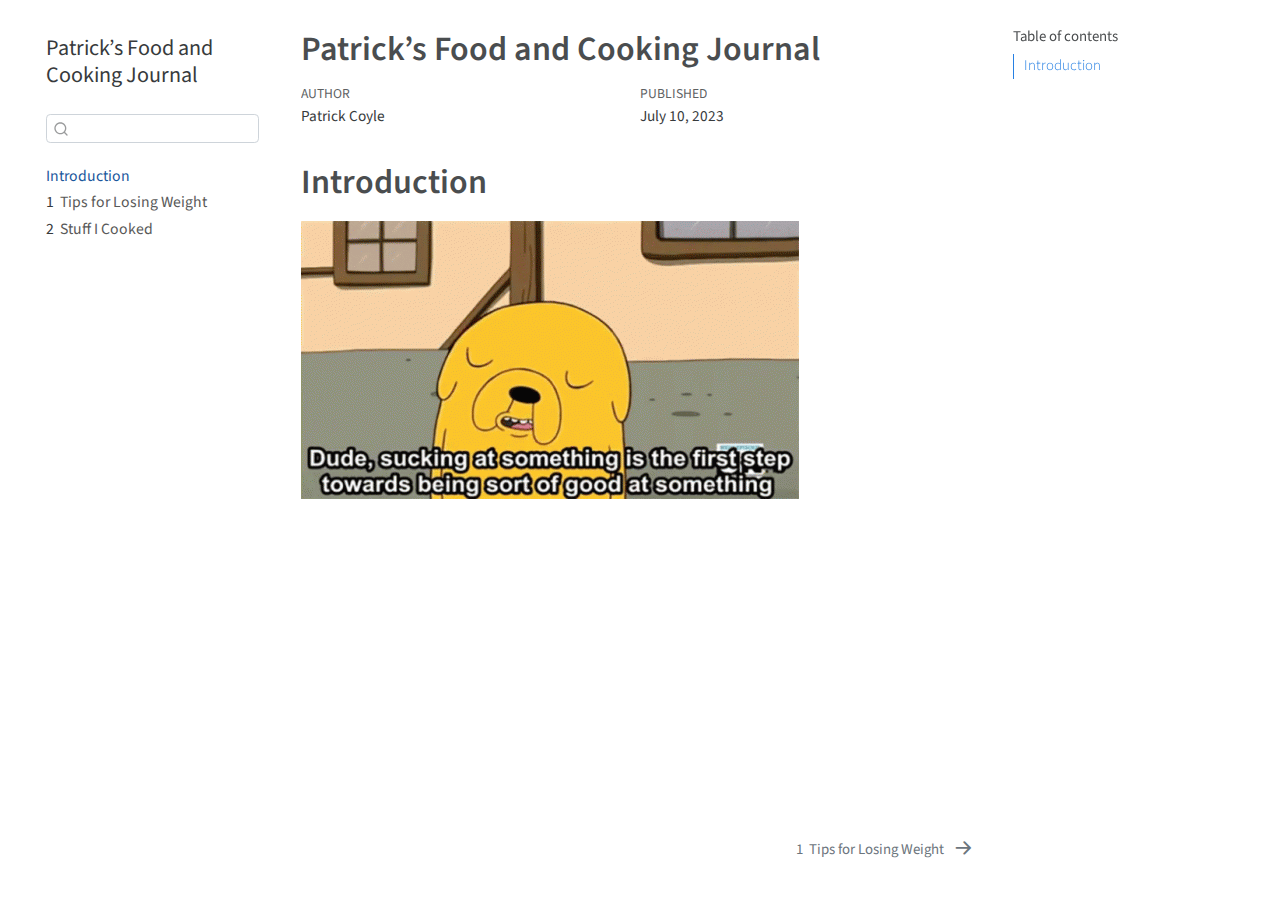
==== docs/index.html @ 70ca234c "Renamed_book folder docs for Github fiendliness." ====
<!DOCTYPE html>
<html xmlns="http://www.w3.org/1999/xhtml" lang="en" xml:lang="en"><head>

<meta charset="utf-8">
<meta name="generator" content="quarto-1.3.340">

<meta name="viewport" content="width=device-width, initial-scale=1.0, user-scalable=yes">

<meta name="author" content="Patrick Coyle">
<meta name="dcterms.date" content="2023-07-10">

<title>Patrick’s Food and Cooking Journal</title>
<style>
code{white-space: pre-wrap;}
span.smallcaps{font-variant: small-caps;}
div.columns{display: flex; gap: min(4vw, 1.5em);}
div.column{flex: auto; overflow-x: auto;}
div.hanging-indent{margin-left: 1.5em; text-indent: -1.5em;}
ul.task-list{list-style: none;}
ul.task-list li input[type="checkbox"] {
  width: 0.8em;
  margin: 0 0.8em 0.2em -1em; /* quarto-specific, see https://github.com/quarto-dev/quarto-cli/issues/4556 */ 
  vertical-align: middle;
}
</style>


<script src="site_libs/quarto-nav/quarto-nav.js"></script>
<script src="site_libs/quarto-nav/headroom.min.js"></script>
<script src="site_libs/clipboard/clipboard.min.js"></script>
<script src="site_libs/quarto-search/autocomplete.umd.js"></script>
<script src="site_libs/quarto-search/fuse.min.js"></script>
<script src="site_libs/quarto-search/quarto-search.js"></script>
<meta name="quarto:offset" content="./">
<link href="./weight_loss.html" rel="next">
<script src="site_libs/quarto-html/quarto.js"></script>
<script src="site_libs/quarto-html/popper.min.js"></script>
<script src="site_libs/quarto-html/tippy.umd.min.js"></script>
<script src="site_libs/quarto-html/anchor.min.js"></script>
<link href="site_libs/quarto-html/tippy.css" rel="stylesheet">
<link href="site_libs/quarto-html/quarto-syntax-highlighting.css" rel="stylesheet" id="quarto-text-highlighting-styles">
<script src="site_libs/bootstrap/bootstrap.min.js"></script>
<link href="site_libs/bootstrap/bootstrap-icons.css" rel="stylesheet">
<link href="site_libs/bootstrap/bootstrap.min.css" rel="stylesheet" id="quarto-bootstrap" data-mode="light">
<script id="quarto-search-options" type="application/json">{
  "location": "sidebar",
  "copy-button": false,
  "collapse-after": 3,
  "panel-placement": "start",
  "type": "textbox",
  "limit": 20,
  "language": {
    "search-no-results-text": "No results",
    "search-matching-documents-text": "matching documents",
    "search-copy-link-title": "Copy link to search",
    "search-hide-matches-text": "Hide additional matches",
    "search-more-match-text": "more match in this document",
    "search-more-matches-text": "more matches in this document",
    "search-clear-button-title": "Clear",
    "search-detached-cancel-button-title": "Cancel",
    "search-submit-button-title": "Submit"
  }
}</script>


</head>

<body class="nav-sidebar floating">

<div id="quarto-search-results"></div>
  <header id="quarto-header" class="headroom fixed-top">
  <nav class="quarto-secondary-nav">
    <div class="container-fluid d-flex">
      <button type="button" class="quarto-btn-toggle btn" data-bs-toggle="collapse" data-bs-target="#quarto-sidebar,#quarto-sidebar-glass" aria-controls="quarto-sidebar" aria-expanded="false" aria-label="Toggle sidebar navigation" onclick="if (window.quartoToggleHeadroom) { window.quartoToggleHeadroom(); }">
        <i class="bi bi-layout-text-sidebar-reverse"></i>
      </button>
      <nav class="quarto-page-breadcrumbs" aria-label="breadcrumb"><ol class="breadcrumb"><li class="breadcrumb-item"><a href="./index.html">Introduction</a></li></ol></nav>
      <a class="flex-grow-1" role="button" data-bs-toggle="collapse" data-bs-target="#quarto-sidebar,#quarto-sidebar-glass" aria-controls="quarto-sidebar" aria-expanded="false" aria-label="Toggle sidebar navigation" onclick="if (window.quartoToggleHeadroom) { window.quartoToggleHeadroom(); }">      
      </a>
      <button type="button" class="btn quarto-search-button" aria-label="Search" onclick="window.quartoOpenSearch();">
        <i class="bi bi-search"></i>
      </button>
    </div>
  </nav>
</header>
<!-- content -->
<div id="quarto-content" class="quarto-container page-columns page-rows-contents page-layout-article">
<!-- sidebar -->
  <nav id="quarto-sidebar" class="sidebar collapse collapse-horizontal sidebar-navigation floating overflow-auto">
    <div class="pt-lg-2 mt-2 text-left sidebar-header">
    <div class="sidebar-title mb-0 py-0">
      <a href="./">Patrick’s Food and Cooking Journal</a> 
    </div>
      </div>
        <div class="mt-2 flex-shrink-0 align-items-center">
        <div class="sidebar-search">
        <div id="quarto-search" class="" title="Search"></div>
        </div>
        </div>
    <div class="sidebar-menu-container"> 
    <ul class="list-unstyled mt-1">
        <li class="sidebar-item">
  <div class="sidebar-item-container"> 
  <a href="./index.html" class="sidebar-item-text sidebar-link active">
 <span class="menu-text">Introduction</span></a>
  </div>
</li>
        <li class="sidebar-item">
  <div class="sidebar-item-container"> 
  <a href="./weight_loss.html" class="sidebar-item-text sidebar-link">
 <span class="menu-text"><span class="chapter-number">1</span>&nbsp; <span class="chapter-title">Tips for Losing Weight</span></span></a>
  </div>
</li>
        <li class="sidebar-item">
  <div class="sidebar-item-container"> 
  <a href="./stuff_i_cooked.html" class="sidebar-item-text sidebar-link">
 <span class="menu-text"><span class="chapter-number">2</span>&nbsp; <span class="chapter-title">Stuff I Cooked</span></span></a>
  </div>
</li>
    </ul>
    </div>
</nav>
<div id="quarto-sidebar-glass" data-bs-toggle="collapse" data-bs-target="#quarto-sidebar,#quarto-sidebar-glass"></div>
<!-- margin-sidebar -->
    <div id="quarto-margin-sidebar" class="sidebar margin-sidebar">
        <nav id="TOC" role="doc-toc" class="toc-active">
    <h2 id="toc-title">Table of contents</h2>
   
  <ul>
  <li><a href="#introduction" id="toc-introduction" class="nav-link active" data-scroll-target="#introduction">Introduction</a></li>
  </ul>
</nav>
    </div>
<!-- main -->
<main class="content" id="quarto-document-content">

<header id="title-block-header" class="quarto-title-block default">
<div class="quarto-title">
<h1 class="title">Patrick’s Food and Cooking Journal</h1>
</div>



<div class="quarto-title-meta">

    <div>
    <div class="quarto-title-meta-heading">Author</div>
    <div class="quarto-title-meta-contents">
             <p>Patrick Coyle </p>
          </div>
  </div>
    
    <div>
    <div class="quarto-title-meta-heading">Published</div>
    <div class="quarto-title-meta-contents">
      <p class="date">July 10, 2023</p>
    </div>
  </div>
  
    
  </div>
  

</header>

<section id="introduction" class="level1 unnumbered">
<h1 class="unnumbered">Introduction</h1>
<p><img src="misc/practice-suckingatsomething.gif" class="img-fluid"></p>


</section>

</main> <!-- /main -->
<script id="quarto-html-after-body" type="application/javascript">
window.document.addEventListener("DOMContentLoaded", function (event) {
  const toggleBodyColorMode = (bsSheetEl) => {
    const mode = bsSheetEl.getAttribute("data-mode");
    const bodyEl = window.document.querySelector("body");
    if (mode === "dark") {
      bodyEl.classList.add("quarto-dark");
      bodyEl.classList.remove("quarto-light");
    } else {
      bodyEl.classList.add("quarto-light");
      bodyEl.classList.remove("quarto-dark");
    }
  }
  const toggleBodyColorPrimary = () => {
    const bsSheetEl = window.document.querySelector("link#quarto-bootstrap");
    if (bsSheetEl) {
      toggleBodyColorMode(bsSheetEl);
    }
  }
  toggleBodyColorPrimary();  
  const icon = "";
  const anchorJS = new window.AnchorJS();
  anchorJS.options = {
    placement: 'right',
    icon: icon
  };
  anchorJS.add('.anchored');
  const isCodeAnnotation = (el) => {
    for (const clz of el.classList) {
      if (clz.startsWith('code-annotation-')) {                     
        return true;
      }
    }
    return false;
  }
  const clipboard = new window.ClipboardJS('.code-copy-button', {
    text: function(trigger) {
      const codeEl = trigger.previousElementSibling.cloneNode(true);
      for (const childEl of codeEl.children) {
        if (isCodeAnnotation(childEl)) {
          childEl.remove();
        }
      }
      return codeEl.innerText;
    }
  });
  clipboard.on('success', function(e) {
    // button target
    const button = e.trigger;
    // don't keep focus
    button.blur();
    // flash "checked"
    button.classList.add('code-copy-button-checked');
    var currentTitle = button.getAttribute("title");
    button.setAttribute("title", "Copied!");
    let tooltip;
    if (window.bootstrap) {
      button.setAttribute("data-bs-toggle", "tooltip");
      button.setAttribute("data-bs-placement", "left");
      button.setAttribute("data-bs-title", "Copied!");
      tooltip = new bootstrap.Tooltip(button, 
        { trigger: "manual", 
          customClass: "code-copy-button-tooltip",
          offset: [0, -8]});
      tooltip.show();    
    }
    setTimeout(function() {
      if (tooltip) {
        tooltip.hide();
        button.removeAttribute("data-bs-title");
        button.removeAttribute("data-bs-toggle");
        button.removeAttribute("data-bs-placement");
      }
      button.setAttribute("title", currentTitle);
      button.classList.remove('code-copy-button-checked');
    }, 1000);
    // clear code selection
    e.clearSelection();
  });
  function tippyHover(el, contentFn) {
    const config = {
      allowHTML: true,
      content: contentFn,
      maxWidth: 500,
      delay: 100,
      arrow: false,
      appendTo: function(el) {
          return el.parentElement;
      },
      interactive: true,
      interactiveBorder: 10,
      theme: 'quarto',
      placement: 'bottom-start'
    };
    window.tippy(el, config); 
  }
  const noterefs = window.document.querySelectorAll('a[role="doc-noteref"]');
  for (var i=0; i<noterefs.length; i++) {
    const ref = noterefs[i];
    tippyHover(ref, function() {
      // use id or data attribute instead here
      let href = ref.getAttribute('data-footnote-href') || ref.getAttribute('href');
      try { href = new URL(href).hash; } catch {}
      const id = href.replace(/^#\/?/, "");
      const note = window.document.getElementById(id);
      return note.innerHTML;
    });
  }
      let selectedAnnoteEl;
      const selectorForAnnotation = ( cell, annotation) => {
        let cellAttr = 'data-code-cell="' + cell + '"';
        let lineAttr = 'data-code-annotation="' +  annotation + '"';
        const selector = 'span[' + cellAttr + '][' + lineAttr + ']';
        return selector;
      }
      const selectCodeLines = (annoteEl) => {
        const doc = window.document;
        const targetCell = annoteEl.getAttribute("data-target-cell");
        const targetAnnotation = annoteEl.getAttribute("data-target-annotation");
        const annoteSpan = window.document.querySelector(selectorForAnnotation(targetCell, targetAnnotation));
        const lines = annoteSpan.getAttribute("data-code-lines").split(",");
        const lineIds = lines.map((line) => {
          return targetCell + "-" + line;
        })
        let top = null;
        let height = null;
        let parent = null;
        if (lineIds.length > 0) {
            //compute the position of the single el (top and bottom and make a div)
            const el = window.document.getElementById(lineIds[0]);
            top = el.offsetTop;
            height = el.offsetHeight;
            parent = el.parentElement.parentElement;
          if (lineIds.length > 1) {
            const lastEl = window.document.getElementById(lineIds[lineIds.length - 1]);
            const bottom = lastEl.offsetTop + lastEl.offsetHeight;
            height = bottom - top;
          }
          if (top !== null && height !== null && parent !== null) {
            // cook up a div (if necessary) and position it 
            let div = window.document.getElementById("code-annotation-line-highlight");
            if (div === null) {
              div = window.document.createElement("div");
              div.setAttribute("id", "code-annotation-line-highlight");
              div.style.position = 'absolute';
              parent.appendChild(div);
            }
            div.style.top = top - 2 + "px";
            div.style.height = height + 4 + "px";
            let gutterDiv = window.document.getElementById("code-annotation-line-highlight-gutter");
            if (gutterDiv === null) {
              gutterDiv = window.document.createElement("div");
              gutterDiv.setAttribute("id", "code-annotation-line-highlight-gutter");
              gutterDiv.style.position = 'absolute';
              const codeCell = window.document.getElementById(targetCell);
              const gutter = codeCell.querySelector('.code-annotation-gutter');
              gutter.appendChild(gutterDiv);
            }
            gutterDiv.style.top = top - 2 + "px";
            gutterDiv.style.height = height + 4 + "px";
          }
          selectedAnnoteEl = annoteEl;
        }
      };
      const unselectCodeLines = () => {
        const elementsIds = ["code-annotation-line-highlight", "code-annotation-line-highlight-gutter"];
        elementsIds.forEach((elId) => {
          const div = window.document.getElementById(elId);
          if (div) {
            div.remove();
          }
        });
        selectedAnnoteEl = undefined;
      };
      // Attach click handler to the DT
      const annoteDls = window.document.querySelectorAll('dt[data-target-cell]');
      for (const annoteDlNode of annoteDls) {
        annoteDlNode.addEventListener('click', (event) => {
          const clickedEl = event.target;
          if (clickedEl !== selectedAnnoteEl) {
            unselectCodeLines();
            const activeEl = window.document.querySelector('dt[data-target-cell].code-annotation-active');
            if (activeEl) {
              activeEl.classList.remove('code-annotation-active');
            }
            selectCodeLines(clickedEl);
            clickedEl.classList.add('code-annotation-active');
          } else {
            // Unselect the line
            unselectCodeLines();
            clickedEl.classList.remove('code-annotation-active');
          }
        });
      }
  const findCites = (el) => {
    const parentEl = el.parentElement;
    if (parentEl) {
      const cites = parentEl.dataset.cites;
      if (cites) {
        return {
          el,
          cites: cites.split(' ')
        };
      } else {
        return findCites(el.parentElement)
      }
    } else {
      return undefined;
    }
  };
  var bibliorefs = window.document.querySelectorAll('a[role="doc-biblioref"]');
  for (var i=0; i<bibliorefs.length; i++) {
    const ref = bibliorefs[i];
    const citeInfo = findCites(ref);
    if (citeInfo) {
      tippyHover(citeInfo.el, function() {
        var popup = window.document.createElement('div');
        citeInfo.cites.forEach(function(cite) {
          var citeDiv = window.document.createElement('div');
          citeDiv.classList.add('hanging-indent');
          citeDiv.classList.add('csl-entry');
          var biblioDiv = window.document.getElementById('ref-' + cite);
          if (biblioDiv) {
            citeDiv.innerHTML = biblioDiv.innerHTML;
          }
          popup.appendChild(citeDiv);
        });
        return popup.innerHTML;
      });
    }
  }
});
</script>
<nav class="page-navigation">
  <div class="nav-page nav-page-previous">
  </div>
  <div class="nav-page nav-page-next">
      <a href="./weight_loss.html" class="pagination-link">
        <span class="nav-page-text"><span class="chapter-number">1</span>&nbsp; <span class="chapter-title">Tips for Losing Weight</span></span> <i class="bi bi-arrow-right-short"></i>
      </a>
  </div>
</nav>
</div> <!-- /content -->



</body></html>
---- docs/site_libs/quarto-html/tippy.css ----
.tippy-box[data-animation=fade][data-state=hidden]{opacity:0}[data-tippy-root]{max-width:calc(100vw - 10px)}.tippy-box{position:relative;background-color:#333;color:#fff;border-radius:4px;font-size:14px;line-height:1.4;white-space:normal;outline:0;transition-property:transform,visibility,opacity}.tippy-box[data-placement^=top]>.tippy-arrow{bottom:0}.tippy-box[data-placement^=top]>.tippy-arrow:before{bottom:-7px;left:0;border-width:8px 8px 0;border-top-color:initial;transform-origin:center top}.tippy-box[data-placement^=bottom]>.tippy-arrow{top:0}.tippy-box[data-placement^=bottom]>.tippy-arrow:before{top:-7px;left:0;border-width:0 8px 8px;border-bottom-color:initial;transform-origin:center bottom}.tippy-box[data-placement^=left]>.tippy-arrow{right:0}.tippy-box[data-placement^=left]>.tippy-arrow:before{border-width:8px 0 8px 8px;border-left-color:initial;right:-7px;transform-origin:center left}.tippy-box[data-placement^=right]>.tippy-arrow{left:0}.tippy-box[data-placement^=right]>.tippy-arrow:before{left:-7px;border-width:8px 8px 8px 0;border-right-color:initial;transform-origin:center right}.tippy-box[data-inertia][data-state=visible]{transition-timing-function:cubic-bezier(.54,1.5,.38,1.11)}.tippy-arrow{width:16px;height:16px;color:#333}.tippy-arrow:before{content:"";position:absolute;border-color:transparent;border-style:solid}.tippy-content{position:relative;padding:5px 9px;z-index:1}
---- docs/site_libs/quarto-html/quarto-syntax-highlighting.css ----
/* quarto syntax highlight colors */
:root {
  --quarto-hl-ot-color: #003B4F;
  --quarto-hl-at-color: #657422;
  --quarto-hl-ss-color: #20794D;
  --quarto-hl-an-color: #5E5E5E;
  --quarto-hl-fu-color: #4758AB;
  --quarto-hl-st-color: #20794D;
  --quarto-hl-cf-color: #003B4F;
  --quarto-hl-op-color: #5E5E5E;
  --quarto-hl-er-color: #AD0000;
  --quarto-hl-bn-color: #AD0000;
  --quarto-hl-al-color: #AD0000;
  --quarto-hl-va-color: #111111;
  --quarto-hl-bu-color: inherit;
  --quarto-hl-ex-color: inherit;
  --quarto-hl-pp-color: #AD0000;
  --quarto-hl-in-color: #5E5E5E;
  --quarto-hl-vs-color: #20794D;
  --quarto-hl-wa-color: #5E5E5E;
  --quarto-hl-do-color: #5E5E5E;
  --quarto-hl-im-color: #00769E;
  --quarto-hl-ch-color: #20794D;
  --quarto-hl-dt-color: #AD0000;
  --quarto-hl-fl-color: #AD0000;
  --quarto-hl-co-color: #5E5E5E;
  --quarto-hl-cv-color: #5E5E5E;
  --quarto-hl-cn-color: #8f5902;
  --quarto-hl-sc-color: #5E5E5E;
  --quarto-hl-dv-color: #AD0000;
  --quarto-hl-kw-color: #003B4F;
}

/* other quarto variables */
:root {
  --quarto-font-monospace: SFMono-Regular, Menlo, Monaco, Consolas, "Liberation Mono", "Courier New", monospace;
}

pre > code.sourceCode > span {
  color: #003B4F;
}

code span {
  color: #003B4F;
}

code.sourceCode > span {
  color: #003B4F;
}

div.sourceCode,
div.sourceCode pre.sourceCode {
  color: #003B4F;
}

code span.ot {
  color: #003B4F;
  font-style: inherit;
}

code span.at {
  color: #657422;
  font-style: inherit;
}

code span.ss {
  color: #20794D;
  font-style: inherit;
}

code span.an {
  color: #5E5E5E;
  font-style: inherit;
}

code span.fu {
  color: #4758AB;
  font-style: inherit;
}

code span.st {
  color: #20794D;
  font-style: inherit;
}

code span.cf {
  color: #003B4F;
  font-style: inherit;
}

code span.op {
  color: #5E5E5E;
  font-style: inherit;
}

code span.er {
  color: #AD0000;
  font-style: inherit;
}

code span.bn {
  color: #AD0000;
  font-style: inherit;
}

code span.al {
  color: #AD0000;
  font-style: inherit;
}

code span.va {
  color: #111111;
  font-style: inherit;
}

code span.bu {
  font-style: inherit;
}

code span.ex {
  font-style: inherit;
}

code span.pp {
  color: #AD0000;
  font-style: inherit;
}

code span.in {
  color: #5E5E5E;
  font-style: inherit;
}

code span.vs {
  color: #20794D;
  font-style: inherit;
}

code span.wa {
  color: #5E5E5E;
  font-style: italic;
}

code span.do {
  color: #5E5E5E;
  font-style: italic;
}

code span.im {
  color: #00769E;
  font-style: inherit;
}

code span.ch {
  color: #20794D;
  font-style: inherit;
}

code span.dt {
  color: #AD0000;
  font-style: inherit;
}

code span.fl {
  color: #AD0000;
  font-style: inherit;
}

code span.co {
  color: #5E5E5E;
  font-style: inherit;
}

code span.cv {
  color: #5E5E5E;
  font-style: italic;
}

code span.cn {
  color: #8f5902;
  font-style: inherit;
}

code span.sc {
  color: #5E5E5E;
  font-style: inherit;
}

code span.dv {
  color: #AD0000;
  font-style: inherit;
}

code span.kw {
  color: #003B4F;
  font-style: inherit;
}

.prevent-inlining {
  content: "</";
}

/*# sourceMappingURL=debc5d5d77c3f9108843748ff7464032.css.map */
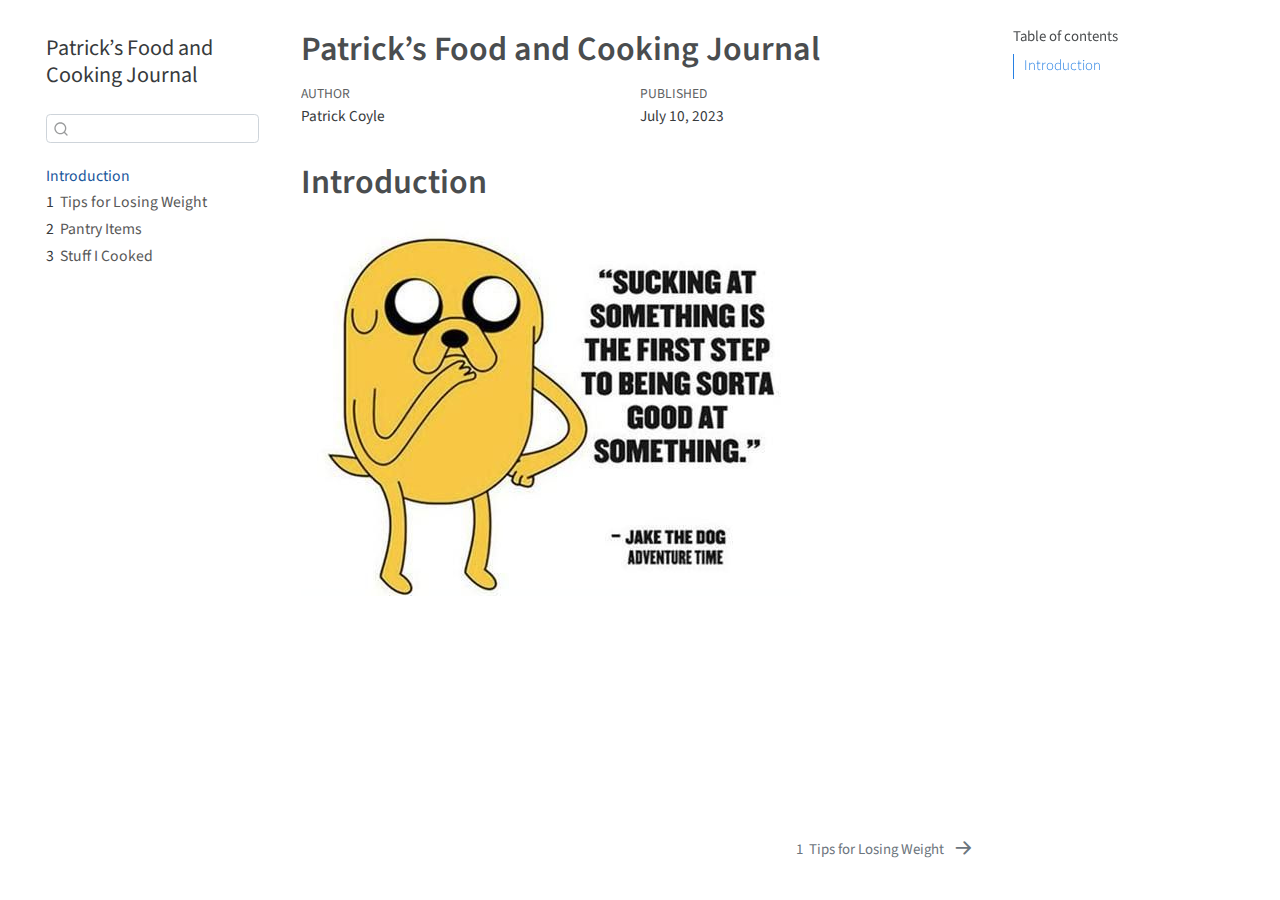
==== commit ebd0218b: "second commit" ====
--- a/docs/index.html
+++ b/docs/index.html
@@ -113,8 +113,14 @@
 </li>
         <li class="sidebar-item">
   <div class="sidebar-item-container"> 
+  <a href="./pantry_items.html" class="sidebar-item-text sidebar-link">
+ <span class="menu-text"><span class="chapter-number">2</span>&nbsp; <span class="chapter-title">Pantry Items</span></span></a>
+  </div>
+</li>
+        <li class="sidebar-item">
+  <div class="sidebar-item-container"> 
   <a href="./stuff_i_cooked.html" class="sidebar-item-text sidebar-link">
- <span class="menu-text"><span class="chapter-number">2</span>&nbsp; <span class="chapter-title">Stuff I Cooked</span></span></a>
+ <span class="menu-text"><span class="chapter-number">3</span>&nbsp; <span class="chapter-title">Stuff I Cooked</span></span></a>
   </div>
 </li>
     </ul>
@@ -165,7 +171,7 @@
 
 <section id="introduction" class="level1 unnumbered">
 <h1 class="unnumbered">Introduction</h1>
-<p><img src="misc/practice-suckingatsomething.gif" class="img-fluid"></p>
+<p><img src="misc/adventure-time.jpg" class="img-fluid"></p>
 
 
 </section>
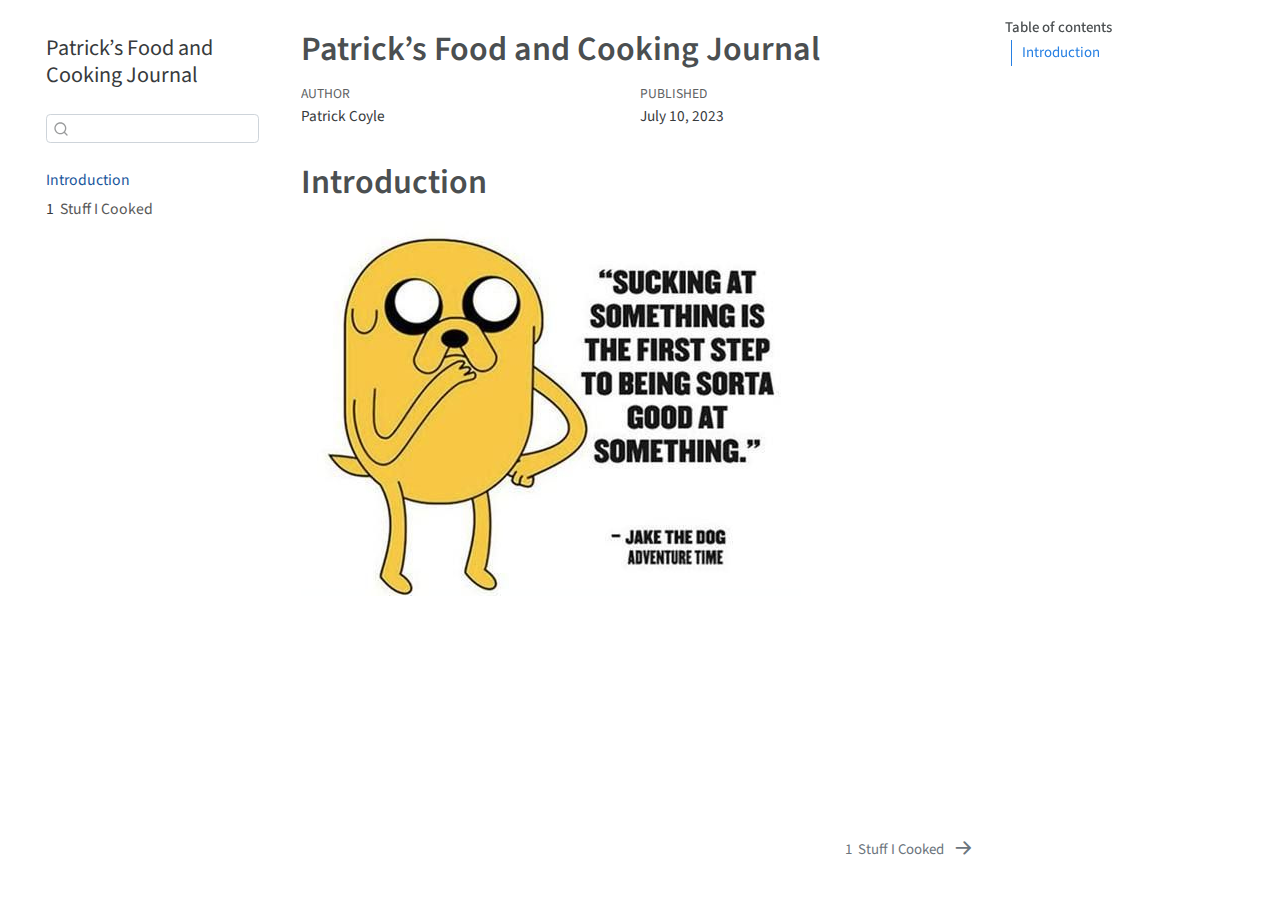
==== commit 24827011: "Updating journal." ====
--- a/docs/index.html
+++ b/docs/index.html
@@ -2,7 +2,7 @@
 <html xmlns="http://www.w3.org/1999/xhtml" lang="en" xml:lang="en"><head>
 
 <meta charset="utf-8">
-<meta name="generator" content="quarto-1.3.340">
+<meta name="generator" content="quarto-1.4.266">
 
 <meta name="viewport" content="width=device-width, initial-scale=1.0, user-scalable=yes">
 
@@ -32,7 +32,7 @@
 <script src="site_libs/quarto-search/fuse.min.js"></script>
 <script src="site_libs/quarto-search/quarto-search.js"></script>
 <meta name="quarto:offset" content="./">
-<link href="./weight_loss.html" rel="next">
+<link href="./stuff_i_cooked.html" rel="next">
 <script src="site_libs/quarto-html/quarto.js"></script>
 <script src="site_libs/quarto-html/popper.min.js"></script>
 <script src="site_libs/quarto-html/tippy.umd.min.js"></script>
@@ -49,6 +49,11 @@
   "panel-placement": "start",
   "type": "textbox",
   "limit": 20,
+  "keyboard-shortcut": [
+    "f",
+    "/",
+    "s"
+  ],
   "language": {
     "search-no-results-text": "No results",
     "search-matching-documents-text": "matching documents",
@@ -58,7 +63,8 @@
     "search-more-matches-text": "more matches in this document",
     "search-clear-button-title": "Clear",
     "search-detached-cancel-button-title": "Cancel",
-    "search-submit-button-title": "Submit"
+    "search-submit-button-title": "Submit",
+    "search-label": "Search"
   }
 }</script>
 
@@ -74,10 +80,10 @@
       <button type="button" class="quarto-btn-toggle btn" data-bs-toggle="collapse" data-bs-target="#quarto-sidebar,#quarto-sidebar-glass" aria-controls="quarto-sidebar" aria-expanded="false" aria-label="Toggle sidebar navigation" onclick="if (window.quartoToggleHeadroom) { window.quartoToggleHeadroom(); }">
         <i class="bi bi-layout-text-sidebar-reverse"></i>
       </button>
-      <nav class="quarto-page-breadcrumbs" aria-label="breadcrumb"><ol class="breadcrumb"><li class="breadcrumb-item"><a href="./index.html">Introduction</a></li></ol></nav>
-      <a class="flex-grow-1" role="button" data-bs-toggle="collapse" data-bs-target="#quarto-sidebar,#quarto-sidebar-glass" aria-controls="quarto-sidebar" aria-expanded="false" aria-label="Toggle sidebar navigation" onclick="if (window.quartoToggleHeadroom) { window.quartoToggleHeadroom(); }">      
-      </a>
-      <button type="button" class="btn quarto-search-button" aria-label="Search" onclick="window.quartoOpenSearch();">
+        <nav class="quarto-page-breadcrumbs" aria-label="breadcrumb"><ol class="breadcrumb"><li class="breadcrumb-item"><a href="./index.html">Introduction</a></li></ol></nav>
+        <a class="flex-grow-1" role="button" data-bs-toggle="collapse" data-bs-target="#quarto-sidebar,#quarto-sidebar-glass" aria-controls="quarto-sidebar" aria-expanded="false" aria-label="Toggle sidebar navigation" onclick="if (window.quartoToggleHeadroom) { window.quartoToggleHeadroom(); }">      
+        </a>
+      <button type="button" class="btn quarto-search-button" aria-label="" onclick="window.quartoOpenSearch();">
         <i class="bi bi-search"></i>
       </button>
     </div>
@@ -107,20 +113,8 @@
 </li>
         <li class="sidebar-item">
   <div class="sidebar-item-container"> 
-  <a href="./weight_loss.html" class="sidebar-item-text sidebar-link">
- <span class="menu-text"><span class="chapter-number">1</span>&nbsp; <span class="chapter-title">Tips for Losing Weight</span></span></a>
-  </div>
-</li>
-        <li class="sidebar-item">
-  <div class="sidebar-item-container"> 
-  <a href="./pantry_items.html" class="sidebar-item-text sidebar-link">
- <span class="menu-text"><span class="chapter-number">2</span>&nbsp; <span class="chapter-title">Pantry Items</span></span></a>
-  </div>
-</li>
-        <li class="sidebar-item">
-  <div class="sidebar-item-container"> 
   <a href="./stuff_i_cooked.html" class="sidebar-item-text sidebar-link">
- <span class="menu-text"><span class="chapter-number">3</span>&nbsp; <span class="chapter-title">Stuff I Cooked</span></span></a>
+ <span class="menu-text"><span class="chapter-number">1</span>&nbsp; <span class="chapter-title">Stuff I Cooked</span></span></a>
   </div>
 </li>
     </ul>
@@ -166,6 +160,7 @@
     
   </div>
   
+
 
 </header>
 
@@ -256,10 +251,9 @@
     // clear code selection
     e.clearSelection();
   });
-  function tippyHover(el, contentFn) {
+  function tippyHover(el, contentFn, onTriggerFn, onUntriggerFn) {
     const config = {
       allowHTML: true,
-      content: contentFn,
       maxWidth: 500,
       delay: 100,
       arrow: false,
@@ -269,8 +263,17 @@
       interactive: true,
       interactiveBorder: 10,
       theme: 'quarto',
-      placement: 'bottom-start'
+      placement: 'bottom-start',
     };
+    if (contentFn) {
+      config.content = contentFn;
+    }
+    if (onTriggerFn) {
+      config.onTrigger = onTriggerFn;
+    }
+    if (onUntriggerFn) {
+      config.onUntrigger = onUntriggerFn;
+    }
     window.tippy(el, config); 
   }
   const noterefs = window.document.querySelectorAll('a[role="doc-noteref"]');
@@ -283,6 +286,81 @@
       const id = href.replace(/^#\/?/, "");
       const note = window.document.getElementById(id);
       return note.innerHTML;
+    });
+  }
+  const xrefs = window.document.querySelectorAll('a.quarto-xref');
+  const processXRef = (id, note) => {
+    // Strip column container classes
+    const stripColumnClz = (el) => {
+      el.classList.remove("page-full", "page-columns");
+      if (el.children) {
+        for (const child of el.children) {
+          stripColumnClz(child);
+        }
+      }
+    }
+    stripColumnClz(note)
+    if (id.startsWith('sec-')) {
+      // Special case sections, only their first couple elements
+      const container = document.createElement("div");
+      if (note.children && note.children.length > 2) {
+        for (let i = 0; i < 2; i++) {
+          container.appendChild(note.children[i].cloneNode(true));
+        }
+        return container.innerHTML
+      } else {
+        return note.innerHTML;
+      }
+    } else {
+      // Remove any anchor links if they are present
+      const anchorLink = note.querySelector('a.anchorjs-link');
+      if (anchorLink) {
+        anchorLink.remove();
+      }
+      return note.innerHTML;
+    }
+  }
+  for (var i=0; i<xrefs.length; i++) {
+    const xref = xrefs[i];
+    tippyHover(xref, undefined, function(instance) {
+      instance.disable();
+      let url = xref.getAttribute('href');
+      let hash = undefined; 
+      if (url.startsWith('#')) {
+        hash = url;
+      } else {
+        try { hash = new URL(url).hash; } catch {}
+      }
+      if (hash) {
+        const id = hash.replace(/^#\/?/, "");
+        const note = window.document.getElementById(id);
+        if (note !== null) {
+          try {
+            const html = processXRef(id, note.cloneNode(true));
+            instance.setContent(html);
+          } finally {
+            instance.enable();
+            instance.show();
+          }
+        } else {
+          // See if we can fetch this
+          fetch(url.split('#')[0])
+          .then(res => res.text())
+          .then(html => {
+            const parser = new DOMParser();
+            const htmlDoc = parser.parseFromString(html, "text/html");
+            const note = htmlDoc.getElementById(id);
+            if (note !== null) {
+              const html = processXRef(id, note);
+              instance.setContent(html);
+            } 
+          }).finally(() => {
+            instance.enable();
+            instance.show();
+          });
+        }
+      }
+    }, function(instance) {
     });
   }
       let selectedAnnoteEl;
@@ -326,6 +404,7 @@
             }
             div.style.top = top - 2 + "px";
             div.style.height = height + 4 + "px";
+            div.style.left = 0;
             let gutterDiv = window.document.getElementById("code-annotation-line-highlight-gutter");
             if (gutterDiv === null) {
               gutterDiv = window.document.createElement("div");
@@ -414,8 +493,8 @@
   <div class="nav-page nav-page-previous">
   </div>
   <div class="nav-page nav-page-next">
-      <a href="./weight_loss.html" class="pagination-link">
-        <span class="nav-page-text"><span class="chapter-number">1</span>&nbsp; <span class="chapter-title">Tips for Losing Weight</span></span> <i class="bi bi-arrow-right-short"></i>
+      <a href="./stuff_i_cooked.html" class="pagination-link">
+        <span class="nav-page-text"><span class="chapter-number">1</span>&nbsp; <span class="chapter-title">Stuff I Cooked</span></span> <i class="bi bi-arrow-right-short"></i>
       </a>
   </div>
 </nav>
@@ -423,4 +502,5 @@
 
 
 
+
 </body></html>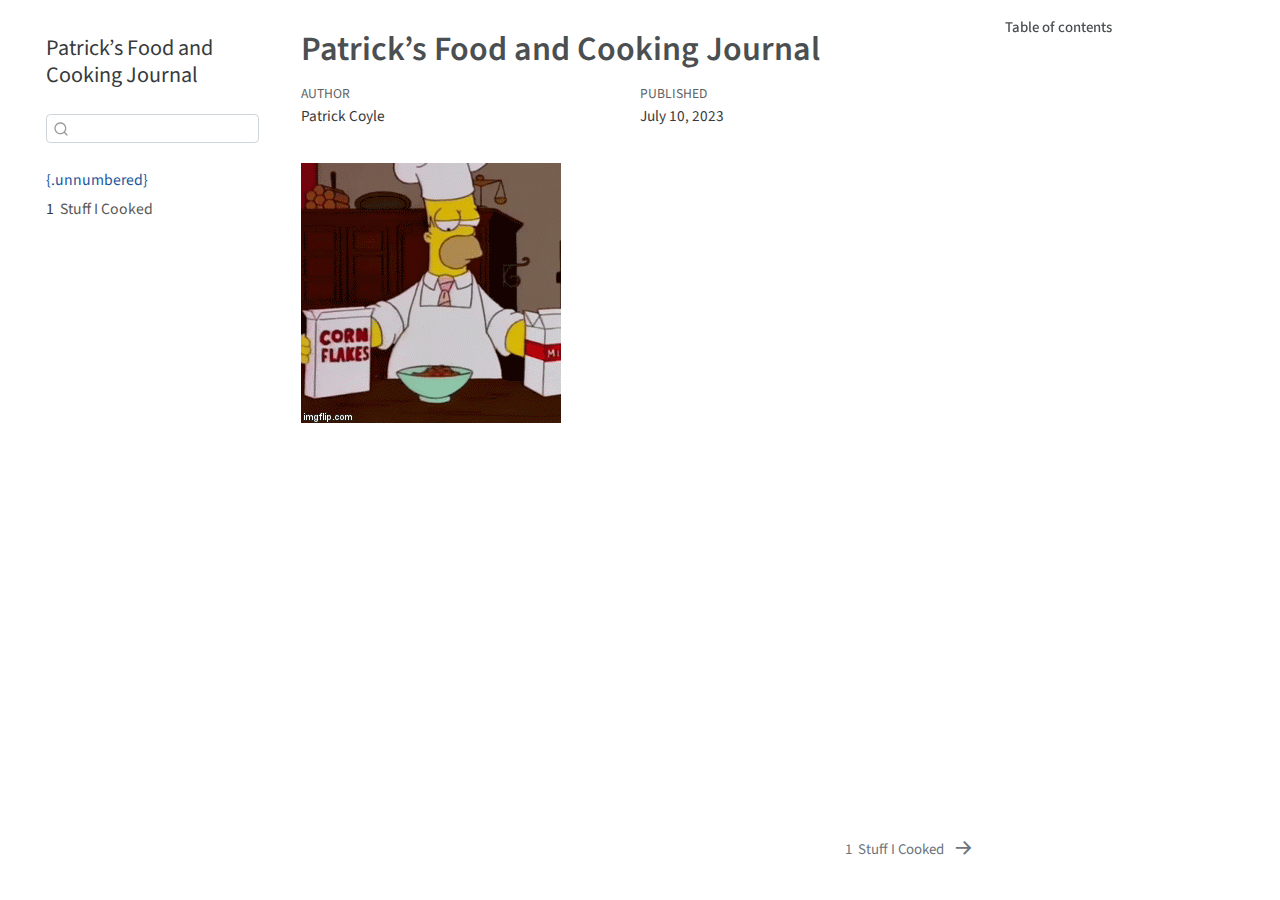
==== commit 4864fa63: "Adding more pics" ====
--- a/docs/index.html
+++ b/docs/index.html
@@ -80,7 +80,7 @@
       <button type="button" class="quarto-btn-toggle btn" data-bs-toggle="collapse" data-bs-target="#quarto-sidebar,#quarto-sidebar-glass" aria-controls="quarto-sidebar" aria-expanded="false" aria-label="Toggle sidebar navigation" onclick="if (window.quartoToggleHeadroom) { window.quartoToggleHeadroom(); }">
         <i class="bi bi-layout-text-sidebar-reverse"></i>
       </button>
-        <nav class="quarto-page-breadcrumbs" aria-label="breadcrumb"><ol class="breadcrumb"><li class="breadcrumb-item"><a href="./index.html">Introduction</a></li></ol></nav>
+        <nav class="quarto-page-breadcrumbs" aria-label="breadcrumb"><ol class="breadcrumb"><li class="breadcrumb-item"><a href="./index.html">{.unnumbered}</a></li></ol></nav>
         <a class="flex-grow-1" role="button" data-bs-toggle="collapse" data-bs-target="#quarto-sidebar,#quarto-sidebar-glass" aria-controls="quarto-sidebar" aria-expanded="false" aria-label="Toggle sidebar navigation" onclick="if (window.quartoToggleHeadroom) { window.quartoToggleHeadroom(); }">      
         </a>
       <button type="button" class="btn quarto-search-button" aria-label="" onclick="window.quartoOpenSearch();">
@@ -108,7 +108,7 @@
         <li class="sidebar-item">
   <div class="sidebar-item-container"> 
   <a href="./index.html" class="sidebar-item-text sidebar-link active">
- <span class="menu-text">Introduction</span></a>
+ <span class="menu-text">{.unnumbered}</span></a>
   </div>
 </li>
         <li class="sidebar-item">
@@ -127,7 +127,7 @@
     <h2 id="toc-title">Table of contents</h2>
    
   <ul>
-  <li><a href="#introduction" id="toc-introduction" class="nav-link active" data-scroll-target="#introduction">Introduction</a></li>
+  <li><a href="#section" id="toc-section" class="nav-link active" data-scroll-target="#section"></a></li>
   </ul>
 </nav>
     </div>
@@ -164,9 +164,9 @@
 
 </header>
 
-<section id="introduction" class="level1 unnumbered">
-<h1 class="unnumbered">Introduction</h1>
-<p><img src="misc/adventure-time.jpg" class="img-fluid"></p>
+<section id="section" class="level1 unnumbered">
+<h1 class="unnumbered"></h1>
+<p><img src="misc/homer1.gif" class="img-fluid"></p>
 
 
 </section>
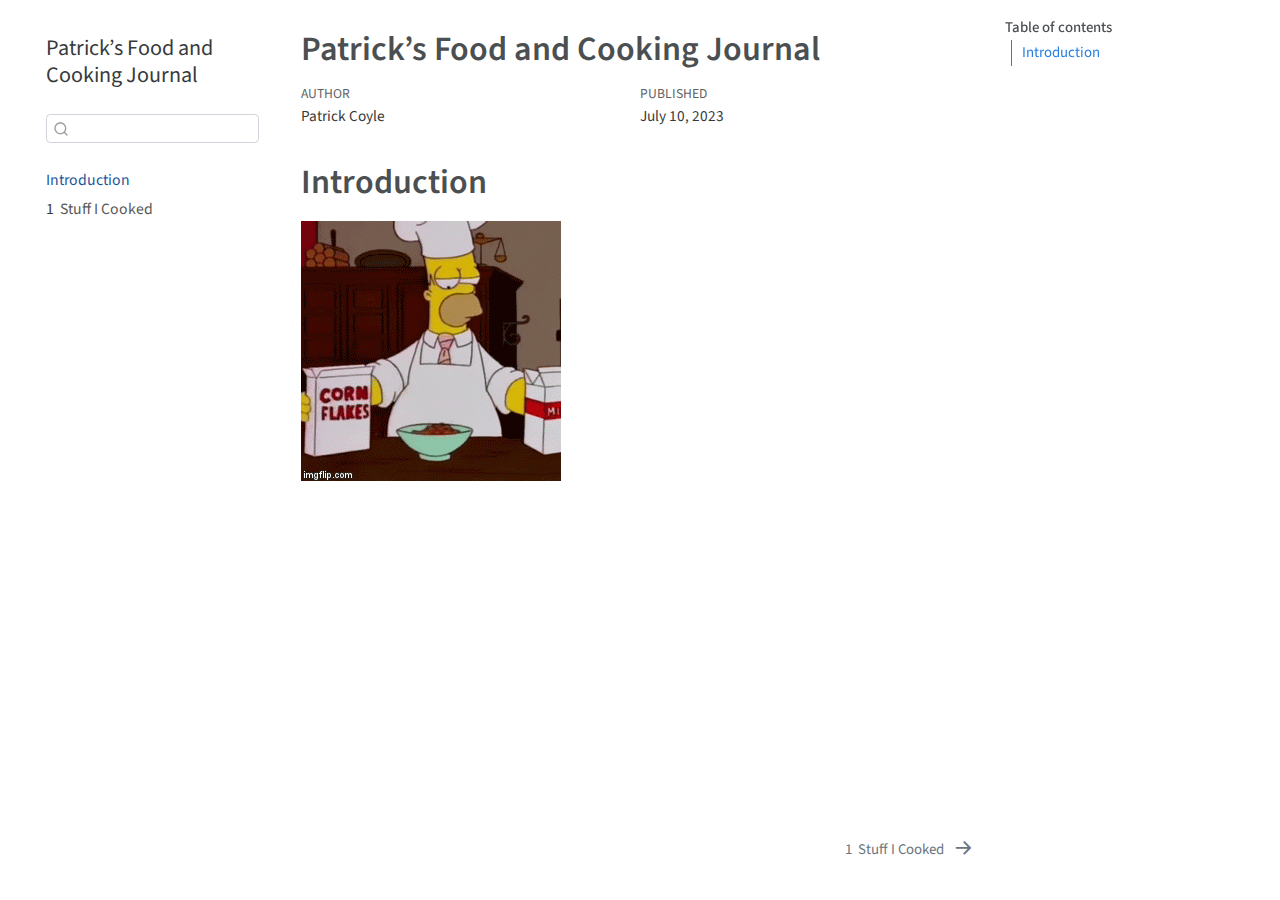
==== commit 356f2f4e: "Fixing intro" ====
--- a/docs/index.html
+++ b/docs/index.html
@@ -80,7 +80,7 @@
       <button type="button" class="quarto-btn-toggle btn" data-bs-toggle="collapse" data-bs-target="#quarto-sidebar,#quarto-sidebar-glass" aria-controls="quarto-sidebar" aria-expanded="false" aria-label="Toggle sidebar navigation" onclick="if (window.quartoToggleHeadroom) { window.quartoToggleHeadroom(); }">
         <i class="bi bi-layout-text-sidebar-reverse"></i>
       </button>
-        <nav class="quarto-page-breadcrumbs" aria-label="breadcrumb"><ol class="breadcrumb"><li class="breadcrumb-item"><a href="./index.html">{.unnumbered}</a></li></ol></nav>
+        <nav class="quarto-page-breadcrumbs" aria-label="breadcrumb"><ol class="breadcrumb"><li class="breadcrumb-item"><a href="./index.html">Introduction</a></li></ol></nav>
         <a class="flex-grow-1" role="button" data-bs-toggle="collapse" data-bs-target="#quarto-sidebar,#quarto-sidebar-glass" aria-controls="quarto-sidebar" aria-expanded="false" aria-label="Toggle sidebar navigation" onclick="if (window.quartoToggleHeadroom) { window.quartoToggleHeadroom(); }">      
         </a>
       <button type="button" class="btn quarto-search-button" aria-label="" onclick="window.quartoOpenSearch();">
@@ -108,7 +108,7 @@
         <li class="sidebar-item">
   <div class="sidebar-item-container"> 
   <a href="./index.html" class="sidebar-item-text sidebar-link active">
- <span class="menu-text">{.unnumbered}</span></a>
+ <span class="menu-text">Introduction</span></a>
   </div>
 </li>
         <li class="sidebar-item">
@@ -127,7 +127,7 @@
     <h2 id="toc-title">Table of contents</h2>
    
   <ul>
-  <li><a href="#section" id="toc-section" class="nav-link active" data-scroll-target="#section"></a></li>
+  <li><a href="#introduction" id="toc-introduction" class="nav-link active" data-scroll-target="#introduction">Introduction</a></li>
   </ul>
 </nav>
     </div>
@@ -164,8 +164,8 @@
 
 </header>
 
-<section id="section" class="level1 unnumbered">
-<h1 class="unnumbered"></h1>
+<section id="introduction" class="level1 unnumbered">
+<h1 class="unnumbered">Introduction</h1>
 <p><img src="misc/homer1.gif" class="img-fluid"></p>
 
 
